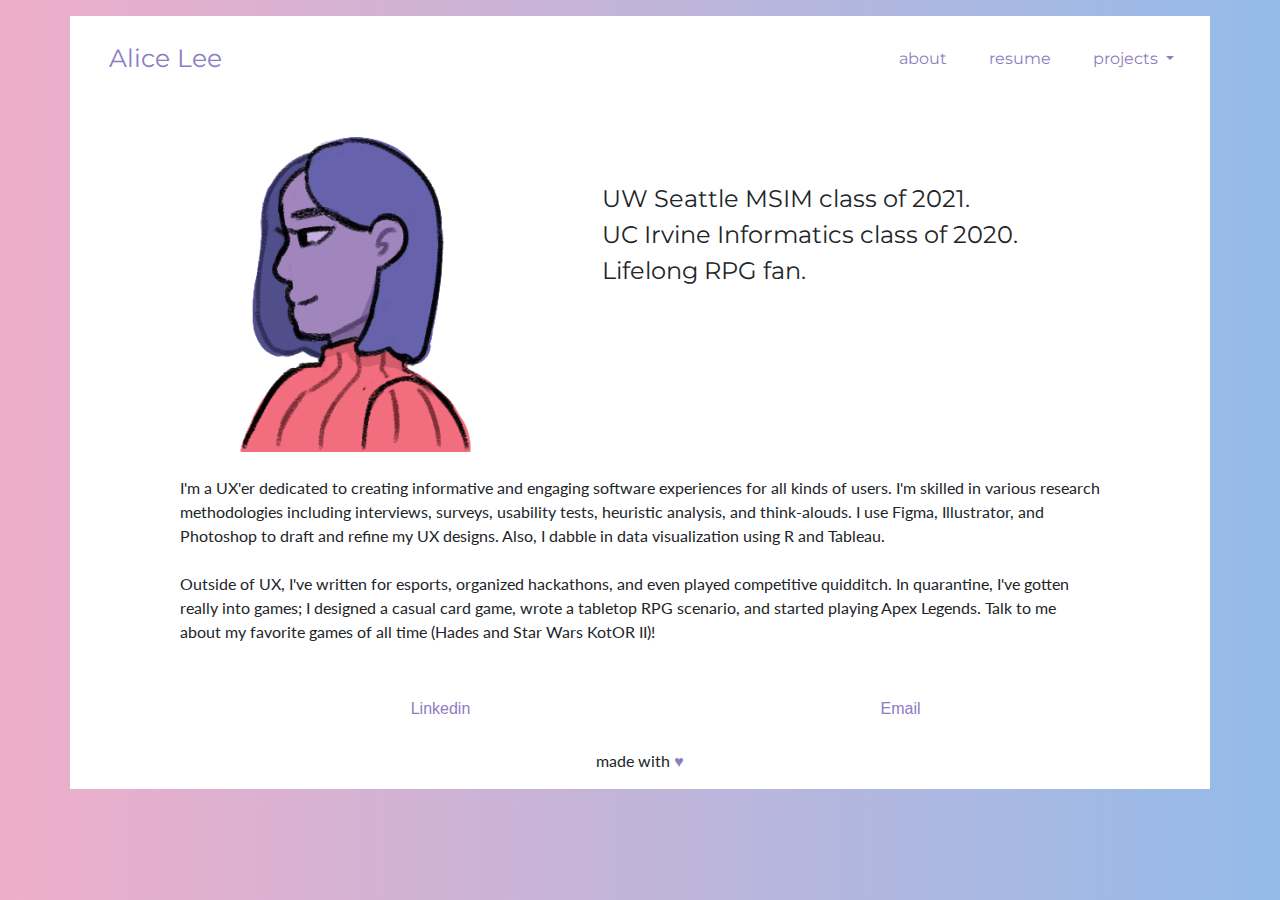
==== about.html @ 680bdb86 "Moved resume link, minor about page format change" ====
<!DOCTYPE html>
<html lang="en">
    <head>
        <title>about | alice lee</title>
        <meta charset="utf-8">
        <meta name="author" content="Alice Lee">
        <meta name="description" content="Alice Lee's portfolio/website">
        <meta name="viewport" content="width=device-width, initial-scale=1">
        
        <!--bootstrap links-->
        <link rel="stylesheet" href="https://maxcdn.bootstrapcdn.com/bootstrap/4.3.1/css/bootstrap.min.css">
        <script src="https://ajax.googleapis.com/ajax/libs/jquery/3.4.1/jquery.min.js"></script>
        <script src="https://cdnjs.cloudflare.com/ajax/libs/popper.js/1.14.7/umd/popper.min.js"></script>
        <script src="https://maxcdn.bootstrapcdn.com/bootstrap/4.3.1/js/bootstrap.min.js"></script>
    
        <!--Google Fonts link-->
        <link href="https://fonts.googleapis.com/css2?family=Lato&family=Montserrat&display=swap" rel="stylesheet">
    
        <!-- custom stylesheet link -->
        <link rel="stylesheet" href="style.css">

        <!--favicon link-->
        <link rel="icon" type="image/png" href="favicon.png">       
      </head>

      <body>
        <div class="container mt-0 my-sm-3">
            <!--header-->
            <ul class="nav d-flex">
                <li class="nav-item ml-3 mr-auto mt-3 p-2">
                    <p class="homelink"><a class="title" href="index.html">Alice Lee</a></p>
                </li>

                <li class="nav-item mt-3 p-2">
                    <a class="btn btn-link" href="about.html">about</a>
                </li>

                <li class="nav-item mt-3 p-2">
                    <a class="btn btn-link" href="resume.pdf">resume</a>
                </li>

                <!--Projects dropdown button-->
                <li class="nav-item mt-3 p-2">
                <div class="dropdown">
                    <a class="btn btn-link dropdown-toggle" href="#" role="button" id="dropdownMenuLink" data-toggle="dropdown" aria-haspopup="true" aria-expanded="false">
                    projects
                    </a>

                    <div class="dropdown-menu" aria-labelledby="dropdownMenuLink">
                    <a class="dropdown-item" href="eligibility-form.html">WA unemployment form redesign</a>
                    <a class="dropdown-item" href="dating.html">Dating app research</a>
                    <a class="dropdown-item" href="smashgg.html">smash.gg UX evaluation</a>
                    <a class="dropdown-item" href="hotbrass.html">Hot Brass UX evaluation</a>
                    </div>
                </div>
                </li>
            </ul>

            <!--body-->

            <div class="row justify-content-center">
                <div class col-sm-1></div>

                <div class="col-sm-4">
                    <img class="header-img" src="portrait.png">
                </div>
                <div class="col-sm-6" d-flex align-middle flex-wrap style="padding: 5%">
                  <p class="bio">UW Seattle MSIM class of 2021. <br> UC Irvine Informatics class of 2020. <br> Lifelong RPG fan.
                </div>

                <div class col-sm-1></div>
            </div>

            <br>

            <div class="row justify-content-center">
                <div class="col-sm-10 justify-content-center">
                     <p>I'm a UX'er dedicated to creating informative and engaging software experiences for all kinds of
                         users. I'm skilled in various research methodologies including interviews, surveys, usability
                         tests, heuristic analysis, and think-alouds. I use Figma, Illustrator, and Photoshop to draft
                         and refine my UX designs. Also, I dabble in data visualization using R and Tableau.

                        <br><br>

                        Outside of UX, I've written for esports, organized hackathons, and even played competitive quidditch.
                        In quarantine, I've gotten really into games; I designed a casual card game, wrote a tabletop RPG
                        scenario, and started playing Apex Legends. Talk to me about my favorite games of all time (Hades and
                        Star Wars KotOR II)!
                    </p>
                </div>
            </div>

            <br/>

            <!--footer-->
            <footer>
                <!--contact navbar-->
                <div class="row">         
                <div class="col-1"></div>

                <div class="col">
                    <table class="table">
                        <tbody>
                        <tr>
                            <td><a href="https://www.linkedin.com/in/jsalee/">Linkedin</a></td>
                            <td><a href="mailto:23alice.lee@gmail.com">Email</a></td>
                        </tr>
                        </tbody>
                    </table>
                </div>
                
                <div class="col-1"></div>
                </div>

                <div class="row">
                <div class="col">
                    <p class="credit">made with <a class="secret" href="changelog.html">♥</a></p>
                </div>
                </div>

            </footer>  
        </div>

      </body>
</html>
---- style.css ----
body{
    background: rgb(238,174,202);
    background: linear-gradient(90deg, rgba(238,174,202,1) 0%, rgba(148,187,233,1) 100%);
}

.container{
    background-color: white;
}

p{
    font-family: 'Lato';
}

a:link{
    font-weight: 400;
    color:#8e7cc3;
}

a:visited{
    font-weight: 400;
    color:#8e7cc3;
}

a:hover{
    font-weight: 400;
    color:#8e7cc3;
    text-decoration: none;
}

.header-img{
    max-height: 100%;
    max-width: 100%;
}

.homelink{
    font-size: 25px;
    font-weight: 600;
    font-family:'Montserrat';
    color:#20124d;
}

.homelink:hover {
    color:#000000;
    text-decoration: none;
}

.active{
    font-weight: 800;
}

.bio{
    padding-top: 5%;
    padding-bottom: 5%;
    font-family: 'Montserrat';
    font-size: 24px;
}

.bio-link{
    font-weight: 600;
}

.btn-primary{
    background-color: #8e7cc3;
    border-color: #8e7cc3;
    color: #ffffff;
}

.btn-primary:link{
    background-color: #8e7cc3;
    border-color: #8e7cc3;
    color: #ffffff;
}

.btn-primary:visited{
    background-color: #8e7cc3;
    border-color: #8e7cc3;
    color: #ffffff;
}

.btn-primary:hover{
    background-color: #674ea7;
    border-color: #674ea7;
    color: #ffffff;
}

.btn-link{
    font-family: 'Montserrat';
    font-weight: 200;
    color: #8e7cc3;
}

.btn-link:hover{
    font-family: 'Montserrat';
    font-weight: 200;
    color: #000000;
}

.credit{
    text-align: center;
}

.footer-link {
    font-weight: 400;
    color: #8e7cc3;
}

.footer-link:visited {
    font-weight: 400;
    color: #8e7cc3;
}

.footer-link:hover {
    font-weight: 400;
    color: #8e7cc3;
}

.secret {
    color: #000000;
}

.secret:visited{
    color: #000000;
}

.secret:hover{
    color: #000000;
    text-decoration: none;
}

.table td{
    text-align: center;
    border-color: #ffffff;
}

.table-bordered{
    border: 2px solid;
    border-color: #ffffff;
}

.table-proj{
    background:#EBE5FA;
}

.title{
    font-weight: 600;
    color: #674ea7;
    font-family: 'Montserrat';
}
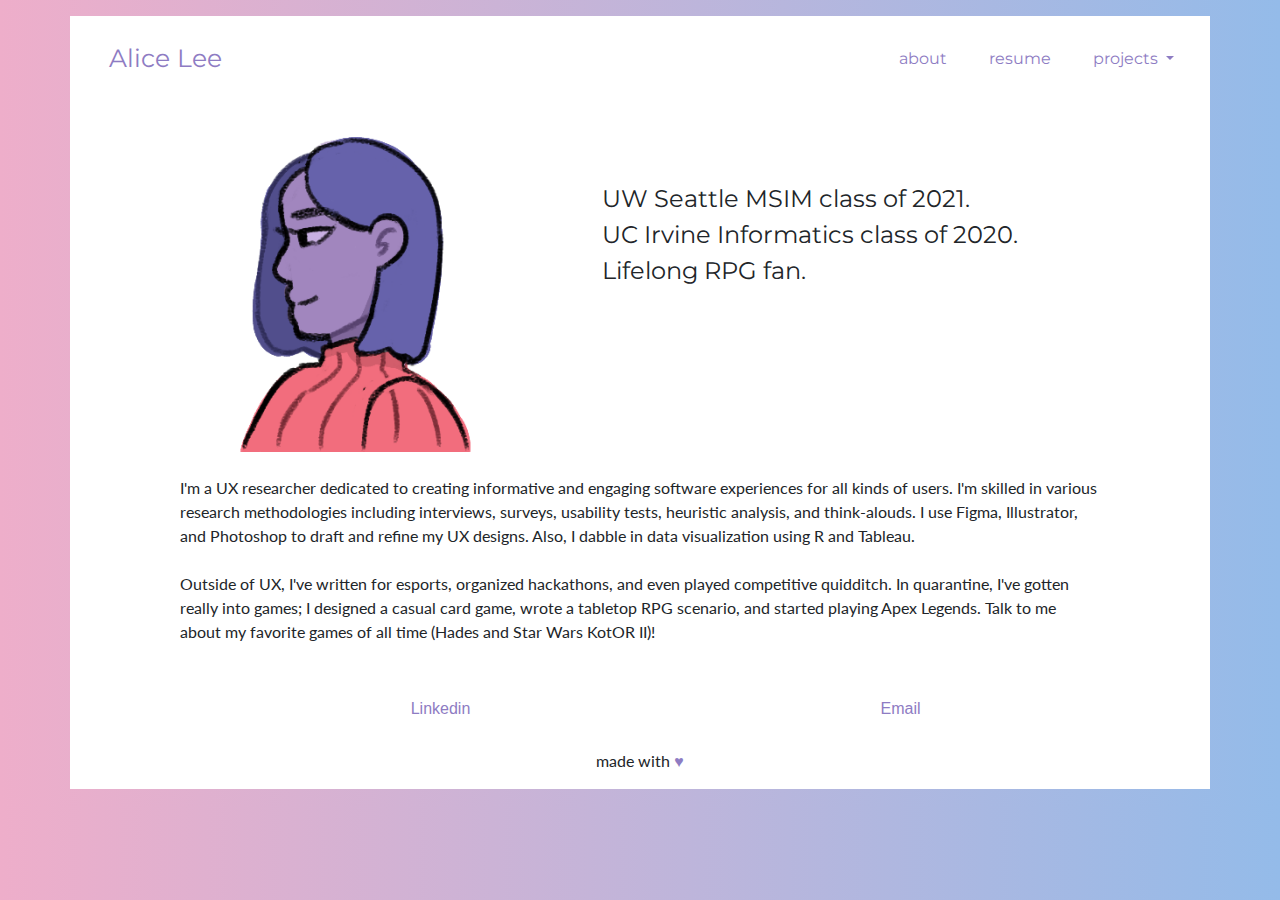
==== commit 4250cec4: "New visual assets, some minor text edits" ====
--- a/about.html
+++ b/about.html
@@ -75,7 +75,7 @@
 
             <div class="row justify-content-center">
                 <div class="col-sm-10 justify-content-center">
-                     <p>I'm a UX'er dedicated to creating informative and engaging software experiences for all kinds of
+                     <p>I'm a UX researcher dedicated to creating informative and engaging software experiences for all kinds of
                          users. I'm skilled in various research methodologies including interviews, surveys, usability
                          tests, heuristic analysis, and think-alouds. I use Figma, Illustrator, and Photoshop to draft
                          and refine my UX designs. Also, I dabble in data visualization using R and Tableau.
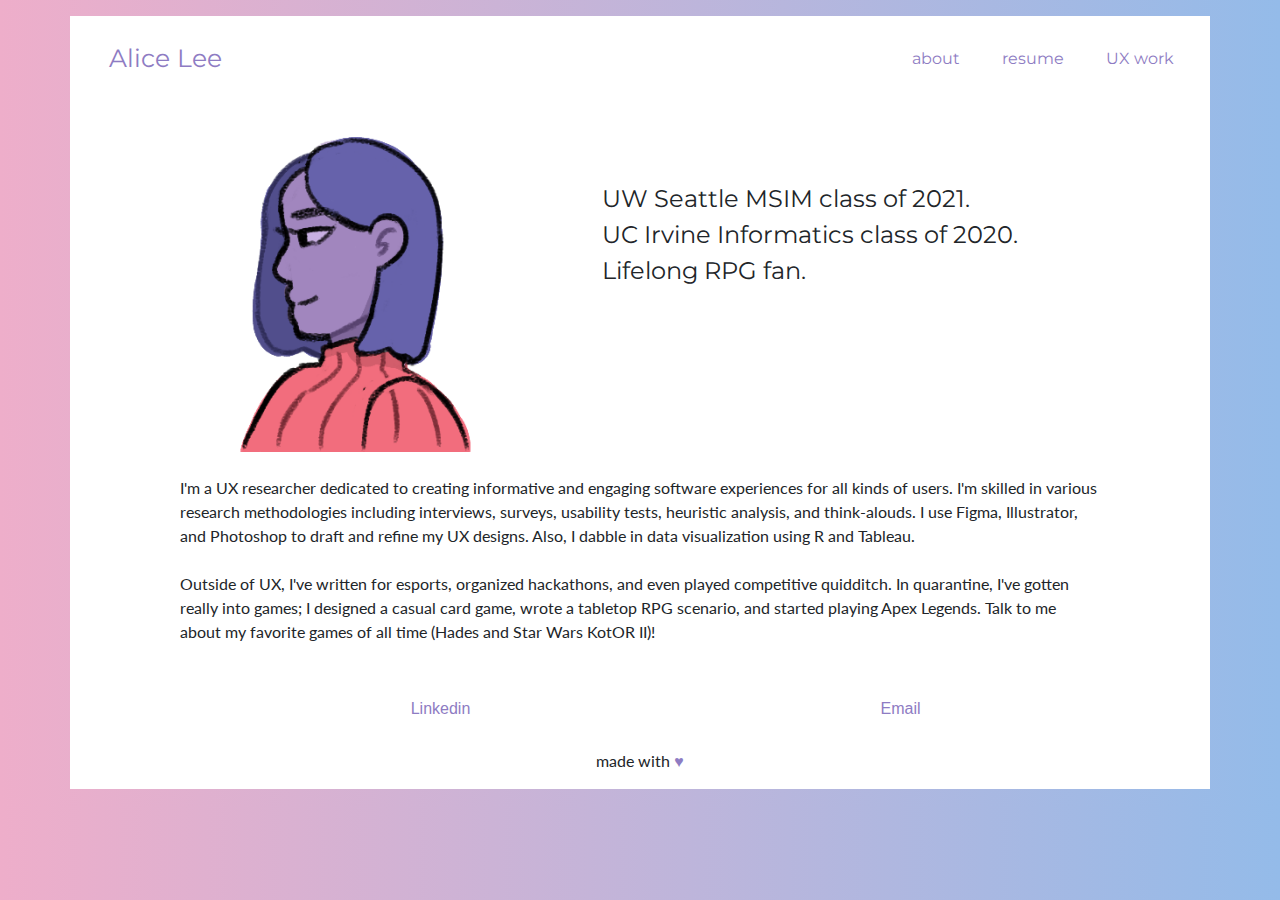
==== commit a85ed5cd: "Added UX work page, header change, removed Hot Brass and dating app research" ====
--- a/about.html
+++ b/about.html
@@ -20,7 +20,7 @@
         <link rel="stylesheet" href="style.css">
 
         <!--favicon link-->
-        <link rel="icon" type="image/png" href="favicon.png">       
+        <link rel="icon" type="image/png" href="imgs/favicon.png">       
       </head>
 
       <body>
@@ -28,33 +28,21 @@
             <!--header-->
             <ul class="nav d-flex">
                 <li class="nav-item ml-3 mr-auto mt-3 p-2">
-                    <p class="homelink"><a class="title" href="index.html">Alice Lee</a></p>
+                  <p class="homelink"><a class="title" href="index.html">Alice Lee</a></p>
                 </li>
-
+        
                 <li class="nav-item mt-3 p-2">
-                    <a class="btn btn-link" href="about.html">about</a>
+                  <a class="btn btn-link" href="about.html">about</a>
                 </li>
-
+        
                 <li class="nav-item mt-3 p-2">
-                    <a class="btn btn-link" href="resume.pdf">resume</a>
+                  <a class="btn btn-link" href="files/resume.pdf">resume</a>
                 </li>
-
-                <!--Projects dropdown button-->
+        
                 <li class="nav-item mt-3 p-2">
-                <div class="dropdown">
-                    <a class="btn btn-link dropdown-toggle" href="#" role="button" id="dropdownMenuLink" data-toggle="dropdown" aria-haspopup="true" aria-expanded="false">
-                    projects
-                    </a>
-
-                    <div class="dropdown-menu" aria-labelledby="dropdownMenuLink">
-                    <a class="dropdown-item" href="eligibility-form.html">WA unemployment form redesign</a>
-                    <a class="dropdown-item" href="dating.html">Dating app research</a>
-                    <a class="dropdown-item" href="smashgg.html">smash.gg UX evaluation</a>
-                    <a class="dropdown-item" href="hotbrass.html">Hot Brass UX evaluation</a>
-                    </div>
-                </div>
+                  <a class="btn btn-link" href="ux-projects.html">UX work</a>
                 </li>
-            </ul>
+              </ul>
 
             <!--body-->
 
@@ -62,7 +50,7 @@
                 <div class col-sm-1></div>
 
                 <div class="col-sm-4">
-                    <img class="header-img" src="portrait.png">
+                    <img class="header-img" src="imgs/portrait.png">
                 </div>
                 <div class="col-sm-6" d-flex align-middle flex-wrap style="padding: 5%">
                   <p class="bio">UW Seattle MSIM class of 2021. <br> UC Irvine Informatics class of 2020. <br> Lifelong RPG fan.
--- a/style.css
+++ b/style.css
@@ -25,6 +25,11 @@
     font-weight: 400;
     color:#8e7cc3;
     text-decoration: none;
+}
+
+img {
+    width: 100%;
+    height: auto;
 }
 
 .header-img{
@@ -95,6 +100,10 @@
     color: #000000;
 }
 
+.card-footer{
+    background-color: #ffffff;
+}
+
 .credit{
     text-align: center;
 }
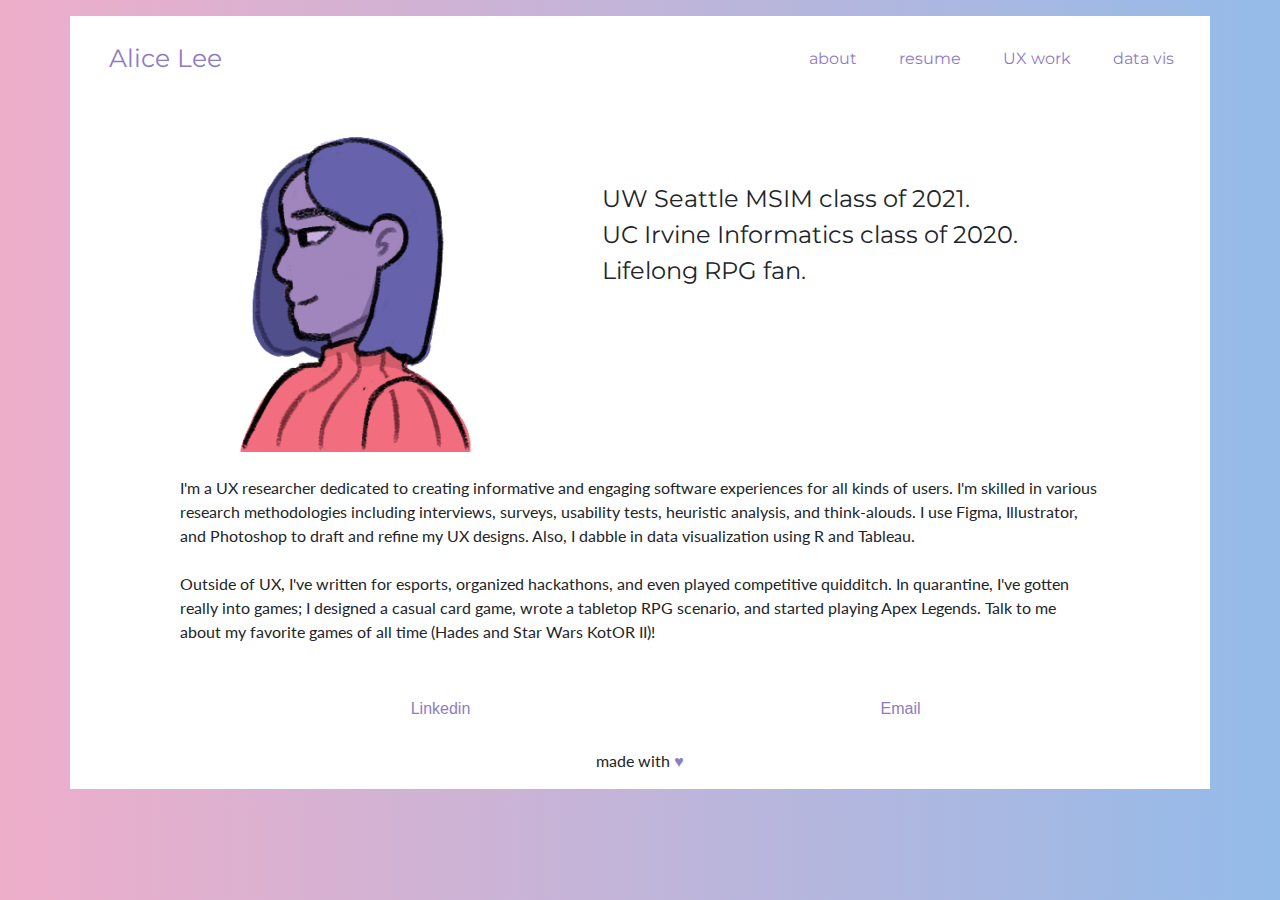
==== commit c670d07a: "Added wa-housing and data-vis pages" ====
--- a/about.html
+++ b/about.html
@@ -41,6 +41,10 @@
         
                 <li class="nav-item mt-3 p-2">
                   <a class="btn btn-link" href="ux-projects.html">UX work</a>
+                </li>
+
+                <li class="nav-item mt-3 p-2">
+                  <a class="btn btn-link" href="data-vis.html">data vis</a>
                 </li>
               </ul>
 
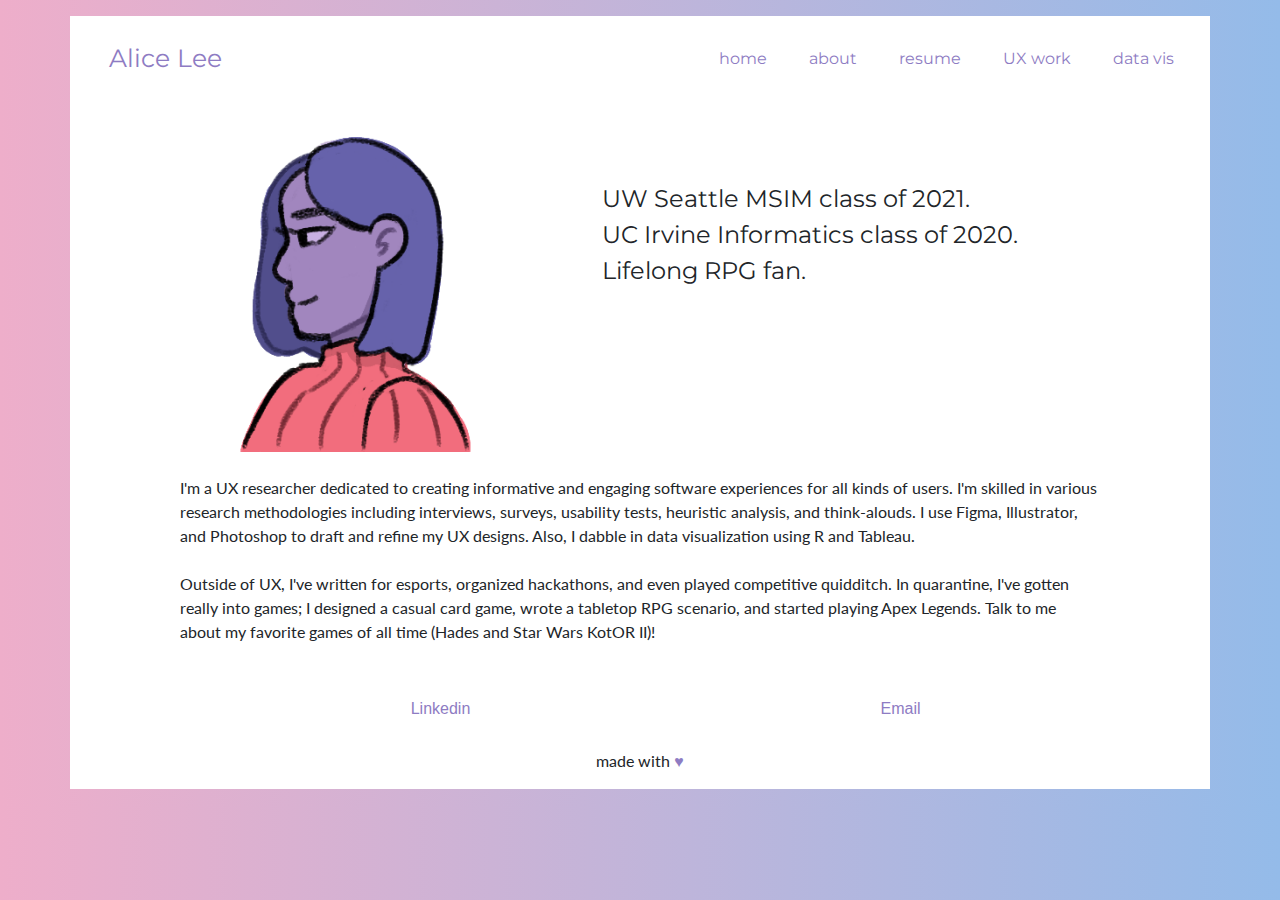
==== commit 3121da0f: "Added home button, project description edits, alt text check" ====
--- a/about.html
+++ b/about.html
@@ -30,6 +30,10 @@
                 <li class="nav-item ml-3 mr-auto mt-3 p-2">
                   <p class="homelink"><a class="title" href="index.html">Alice Lee</a></p>
                 </li>
+
+                <li class="nav-item mt-3 p-2">
+                  <a class="btn btn-link" href="index.html">home</a>
+                </li>
         
                 <li class="nav-item mt-3 p-2">
                   <a class="btn btn-link" href="about.html">about</a>
@@ -54,7 +58,7 @@
                 <div class col-sm-1></div>
 
                 <div class="col-sm-4">
-                    <img class="header-img" src="imgs/portrait.png">
+                    <img class="header-img" src="imgs/portrait.png" alt="Self-portrait">
                 </div>
                 <div class="col-sm-6" d-flex align-middle flex-wrap style="padding: 5%">
                   <p class="bio">UW Seattle MSIM class of 2021. <br> UC Irvine Informatics class of 2020. <br> Lifelong RPG fan.
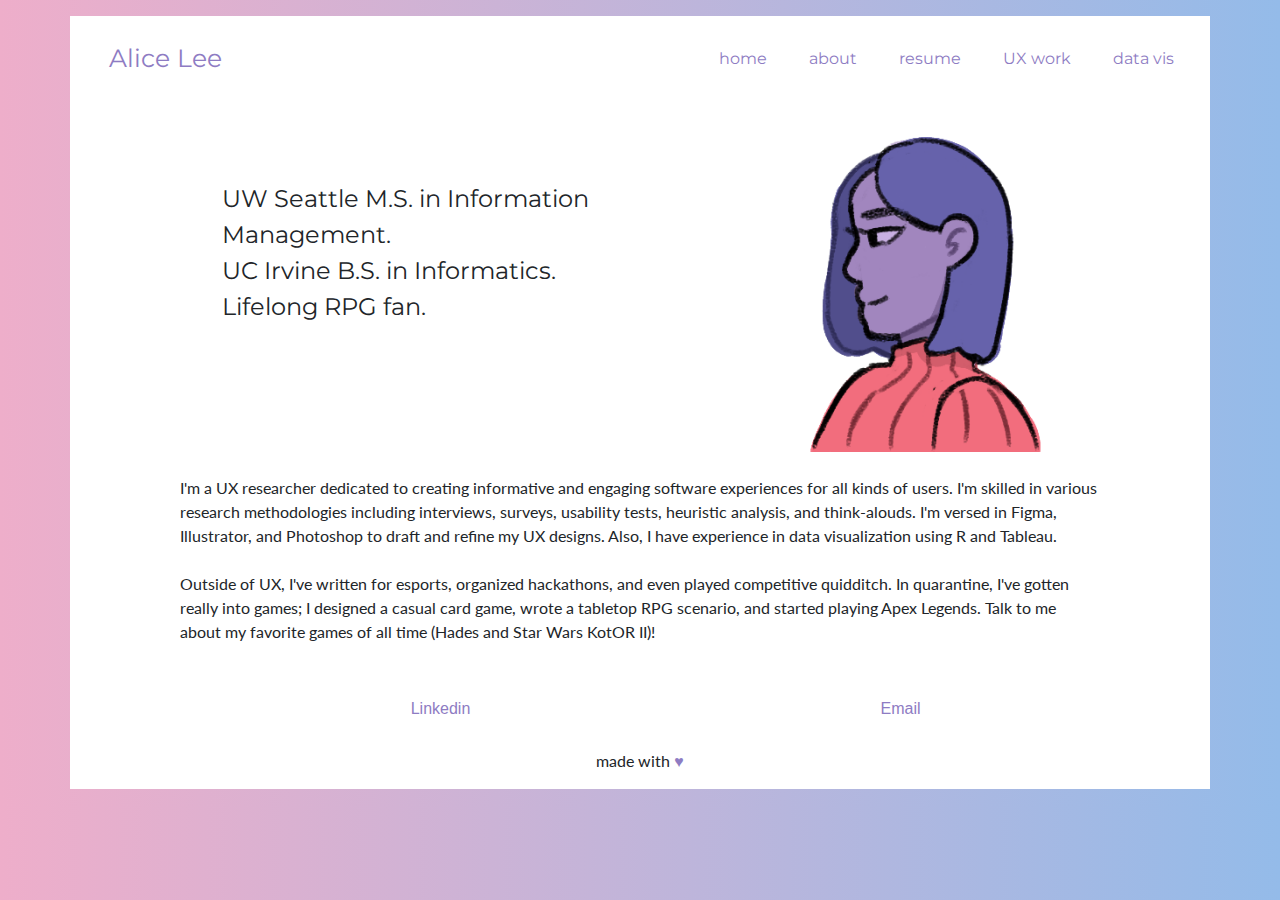
==== commit 20887fb8: "about page hotfix" ====
--- a/about.html
+++ b/about.html
@@ -57,12 +57,14 @@
             <div class="row justify-content-center">
                 <div class col-sm-1></div>
 
+                
+                <div class="col-sm-6" d-flex align-middle flex-wrap style="padding: 5%">
+                  <p class="bio">UW Seattle M.S. in Information Management. <br> UC Irvine B.S. in Informatics. <br> Lifelong RPG fan.
+                </div>
+
                 <div class="col-sm-4">
-                    <img class="header-img" src="imgs/portrait.png" alt="Self-portrait">
-                </div>
-                <div class="col-sm-6" d-flex align-middle flex-wrap style="padding: 5%">
-                  <p class="bio">UW Seattle MSIM class of 2021. <br> UC Irvine Informatics class of 2020. <br> Lifelong RPG fan.
-                </div>
+                  <img class="header-img" src="imgs/portrait.png" alt="Self-portrait">
+              </div>
 
                 <div class col-sm-1></div>
             </div>
@@ -73,8 +75,8 @@
                 <div class="col-sm-10 justify-content-center">
                      <p>I'm a UX researcher dedicated to creating informative and engaging software experiences for all kinds of
                          users. I'm skilled in various research methodologies including interviews, surveys, usability
-                         tests, heuristic analysis, and think-alouds. I use Figma, Illustrator, and Photoshop to draft
-                         and refine my UX designs. Also, I dabble in data visualization using R and Tableau.
+                         tests, heuristic analysis, and think-alouds. I'm versed in Figma, Illustrator, and Photoshop to draft
+                         and refine my UX designs. Also, I have experience in data visualization using R and Tableau.
 
                         <br><br>
 
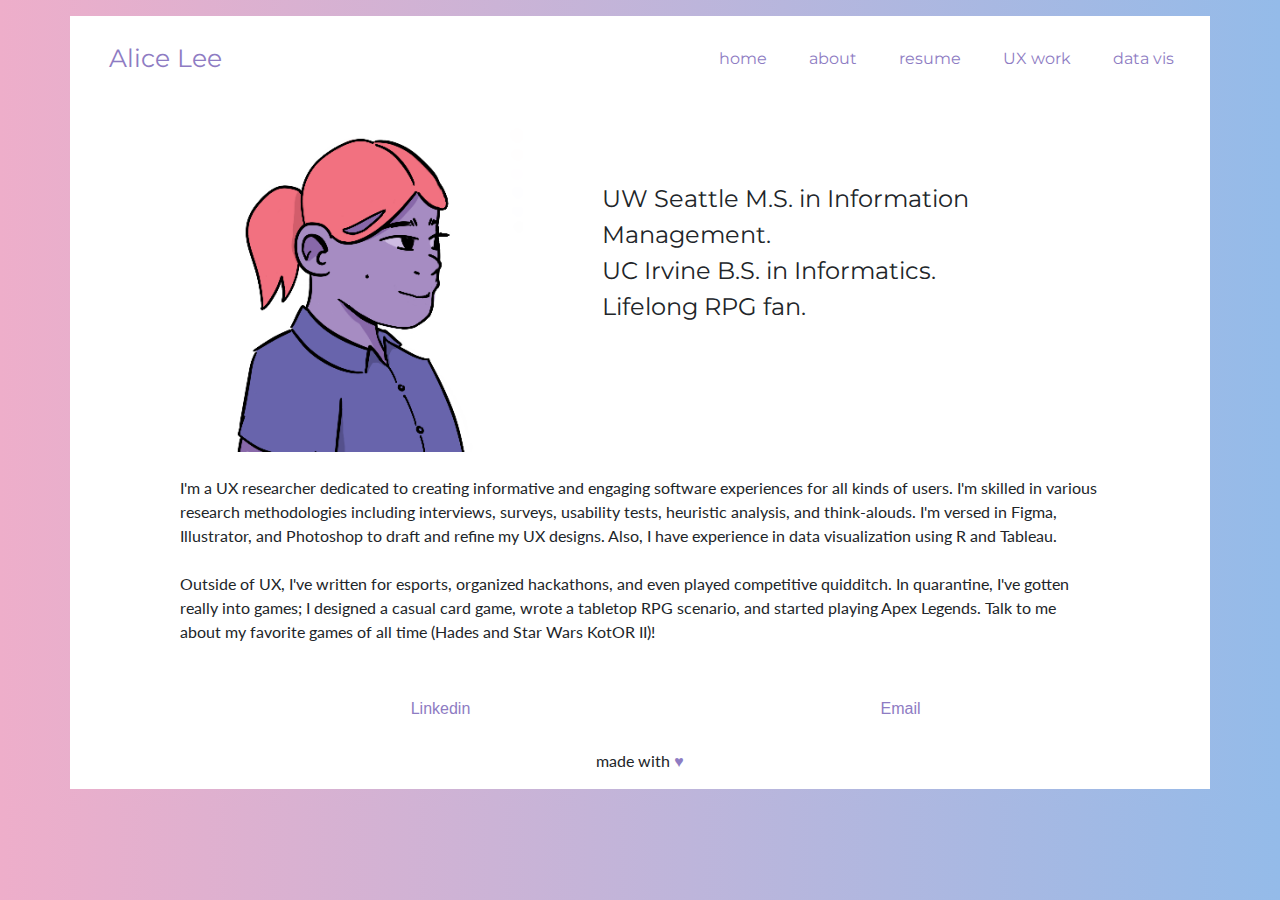
==== commit 3c1e2edf: "New images, small homepage addition, game journal updates" ====
--- a/about.html
+++ b/about.html
@@ -57,15 +57,14 @@
             <div class="row justify-content-center">
                 <div class col-sm-1></div>
 
-                
+                <div class="col-sm-4">
+                  <img class="header-img" src="imgs/portrait.png" alt="Self-portrait">
+                </div>
+
                 <div class="col-sm-6" d-flex align-middle flex-wrap style="padding: 5%">
                   <p class="bio">UW Seattle M.S. in Information Management. <br> UC Irvine B.S. in Informatics. <br> Lifelong RPG fan.
                 </div>
-
-                <div class="col-sm-4">
-                  <img class="header-img" src="imgs/portrait.png" alt="Self-portrait">
-              </div>
-
+                
                 <div class col-sm-1></div>
             </div>
 
--- a/style.css
+++ b/style.css
@@ -7,6 +7,9 @@
     background-color: white;
 }
 
+h3{
+    text-align: center;
+}
 p{
     font-family: 'Lato';
 }
@@ -100,6 +103,11 @@
     color: #000000;
 }
 
+.caption{
+    text-align: center;
+    font-size: 13px;
+}
+
 .card-footer{
     background-color: #ffffff;
 }
